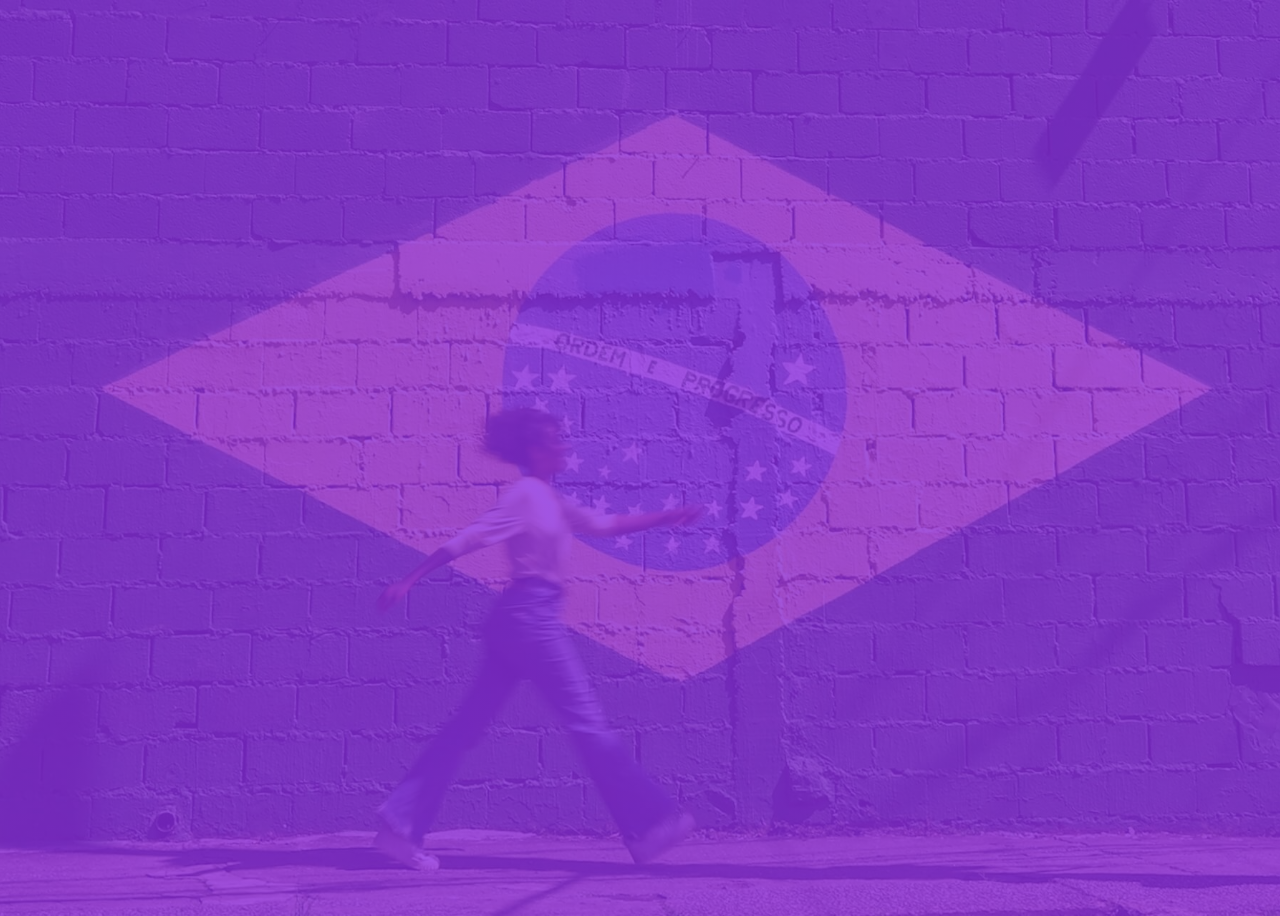
==== atletico.html @ 0f3089a2 "html do atlético adicionado" ====
<!DOCTYPE html>
<html lang="pt-br">
<head>
    <meta charset="UTF-8">
    <meta http-equiv="X-UA-Compatible" content="IE=edge">
    <meta name="viewport" content="width=device-width, initial-scale=1.0">
    <link href="https://cdn.jsdelivr.net/npm/bootstrap@5.0.2/dist/css/bootstrap.min.css" rel="stylesheet" integrity="sha384-EVSTQN3/azprG1Anm3QDgpJLIm9Nao0Yz1ztcQTwFspd3yD65VohhpuuCOmLASjC" crossorigin="anonymous">
    <link rel="stylesheet" href="css/style.css">

    
    <link rel="shortcut icon" href="img/LOGO2.png" type="image/x-icon">
    <title>Maior do Brasil</title>
</head>
<body>
    
</body>
</html>
---- css/style.css ----
@import url('https://fonts.googleapis.com/css2?family=Titan+One&display=swap');
   
@import url('https://fonts.googleapis.com/css2?family=Creepster&display=swap');



h4{
  color: white;
  font-weight: 400;
  letter-spacing: 0.125rem;
  margin-top: 1.5rem;
}

th{
  color: #c04fe9;
}

body{
background: linear-gradient(rgba(138, 43, 226, 0.8), rgba(138, 43, 226, 0.8)), url('../img/brasil.jpg');
background-repeat: no-repeat;
background-size: cover;
background-position: center;  
height: 100vh;
} 

#ranking{
/* background: linear-gradient(rgba(138, 43, 226, 0.8), rgba(138, 43, 226, 0.8)); */
background: linear-gradient(rgba(138, 43, 226, 0.8), rgba(138, 43, 226, 0.8)), url('../img/brasil.jpg');
}

h1{
background-image: linear-gradient(to right, #2a112a , #c04fe9) ;
font-family: "Creepster";
font-size: 2.5rem;
font-weight: 300;
letter-spacing: 0.12rem;

}

h1>a{
text-decoration: none;
color: #4be60ec0;
transition: all 0.3s;
}

h1>a:hover{
color: #4be60eea;
}

.cor-1{
color:#4be60eea;
font-size: 0.85rem;
font-weight: 500;
letter-spacing: 0.09rem;
text-transform: uppercase;
}

.small{
font-size: 0.75rem;
color: #c3d13e;
}

.cor {
color: #dfc51c  !important; /*#4be60eea*/
}

.cor-2{
color: rgba(228, 18, 77, 0.923);
font-size: 0.85rem;
font-weight: 500;
letter-spacing: 0.09rem;
text-transform: uppercase;
}



.tab_1 td:nth-child(2){
color: #4be60eea;
}

.logo{
width: 4.375rem;
}

.mar_sup{
margin-top: 2.8125rem;
}

.alerta{
padding: 15px 5px 1px 15px;
/* border-radius: 5px; */
}


@media (min-width: 772px){
.principal{
  width: 55vw;
}

img.logo{
  margin-right: 30px;
}
}

@media (max-width: 570px){
h1 img{
  display: none;
}
}
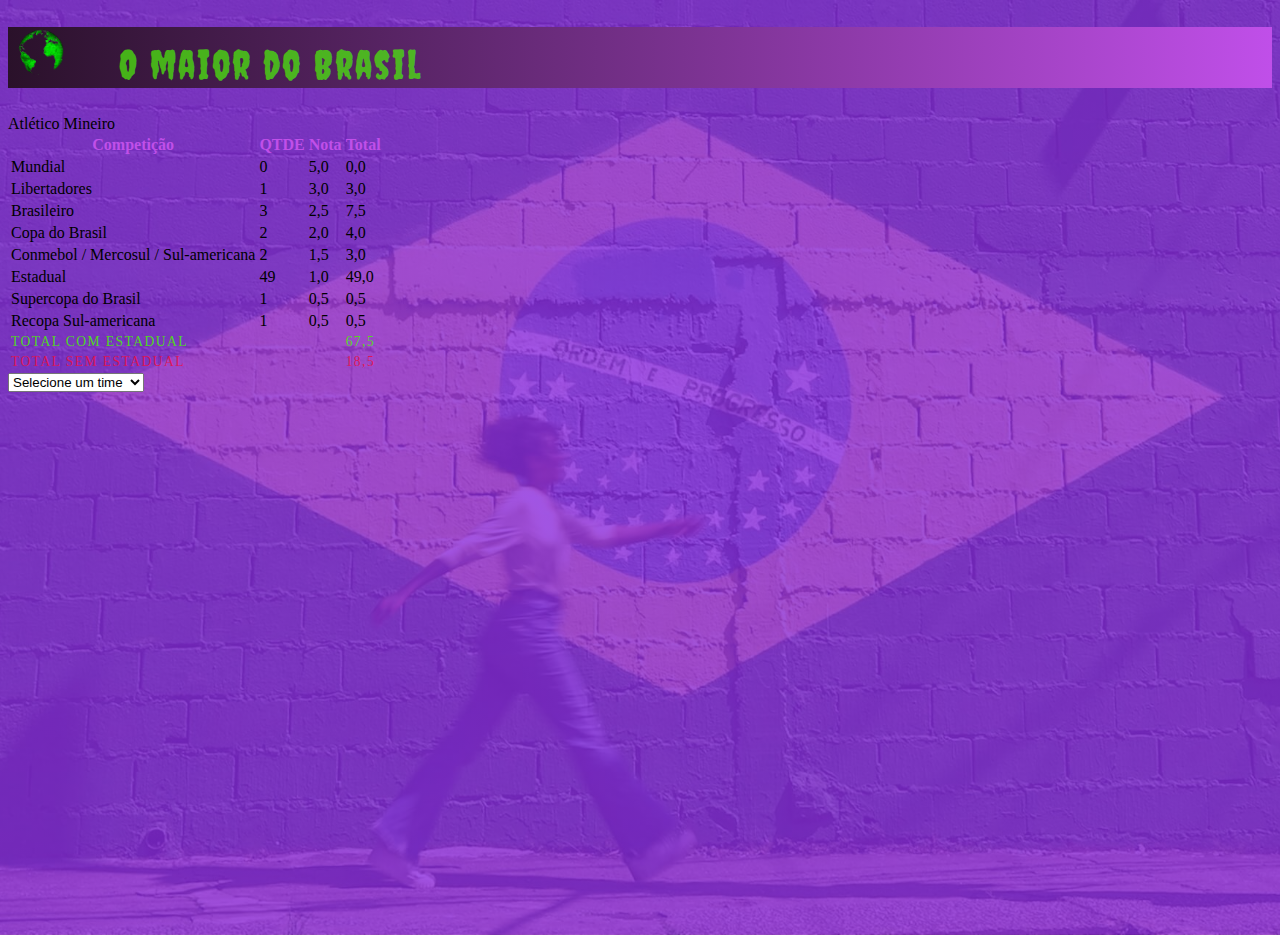
==== commit 703d9044: "Adicionado conteudo do time atletico mineiro" ====
--- a/atletico.html
+++ b/atletico.html
@@ -12,6 +12,159 @@
     <title>Maior do Brasil</title>
 </head>
 <body>
+
+    
+    <h1 class=" p-4 text-center  mx-0"><a href="index.html"> <img src="img/globo.gif" class="logo"> O maior do Brasil</a></h1>
+
+    <div class="container-fluid principal">
+        <div class="row">
+            <div class="col">
+    
+    <!-- Tabela Final -->
+    <div class="display-5 text-light mt-4">Atlético Mineiro</div>
+    <div class="table-responsive rounded ">
+        <table class="table table-dark">
+            <thead>
+                <tr>
+                    <th scope="col">Competição</th>
+                    <th scope="col">QTDE</th>
+                    <th scope="col">Nota</th>
+                    <th scope="col">Total</th>
+                </tr>
+            </thead>
+            <tbody>
+                <tr class="">
+                    <td scope="row">Mundial</td>
+                    <td>0</td>  
+                    <td>5,0</td>  
+                    <td>0,0</td>  
+                </tr>
+                <tr class="">
+                    <td scope="row">Libertadores</td>
+                    <td>1</td>
+                    <td>3,0</td>
+                    <td>3,0</td>
+                </tr>
+                <tr class="">
+                    <td scope="row">Brasileiro</td>
+                    <td>3</td>
+                    <td>2,5</td>
+                    <td>7,5</td>
+                </tr>
+                <tr class="">
+                    <td scope="row">Copa do Brasil</td>
+                    <td>2</td>
+                    <td>2,0</td>
+                    <td>4,0</td>
+                </tr>
+                <tr class="">
+                    <td scope="row">Conmebol / Mercosul / Sul-americana</td>
+                    <td>2</td>
+                    <td>1,5</td>
+                    <td>3,0</td>
+                </tr>
+                <tr class="">
+                    <td scope="row">Estadual</td>
+                    <td>49</td>
+                    <td>1,0</td>
+                    <td>49,0</td>
+                </tr>
+                <tr class="">
+                    <td scope="row">Supercopa do Brasil</td>
+                    <td>1</td>
+                    <td>0,5</td>
+                    <td>0,5</td>
+                </tr>
+                <tr class="">
+                    <td scope="row">Recopa Sul-americana</td>
+                    <td>1</td>
+                    <td>0,5</td>
+                    <td>0,5</td>
+                </tr>
+
+                <tr class="cor-1" title="Comparação com times do mesmo Estado">
+                    <td scope="row" >Total com Estadual</td>
+                    <td></td>
+                    <td></td>
+                    <td>67,5</td>
+                </tr>
+
+                <tr class="cor-2 h6" title="Comparação com times de outro Estado">
+                    <td scope="row">Total sem Estadual</td>
+                    <td></td>
+                    <td></td>
+                    <td>18,5</td>
+                </tr>
+                
+                
+            </tbody>
+        </table>
+   </div>
+
+ 
+               
+            </div>
+        </div>
+
+        <div class="row">
+            <div class="col">
+                <div class="mb-3">
+                    <!-- <label for="" class="form-label">City</label> -->
+                    <select class="form-select form-select-lg" id="pageSelect" onchange="redirect()">
+                        <option value="" class="fw-bold">Selecione um time</option>
+                        <option value="palmeiras.html">Palmeiras</option>
+                        <option value="corinthians.html">Corinthians</option>
+                        <option value="santos.html">Santos</option>
+                        <option value="saopaulo.html">São Paulo</option>
+                        <option value="cruzeiro.html">Cruzeiro</option>
+                        <option value="atletico.html">Atlético Mineiro</option>
+                        <option value="flamengo.html">Flamengo</option>
+                        <option value="vasco.html">Vasco</option>
+                        <option value="fluminense.html">Fluminense</option>
+                        <option value="botafogo.html">Botafogo</option>
+                        <option value="internacional.html">Internacional</option>
+                        <option value="gremio.html">Grêmio</option>
+                        <option value="ranking.html" class="fw-bold">Ranking dos Times</option>
+                    </select>
+                </div>
+            </div>
+        </div>
+     
+        
+    
+
+    
+
+
+
+
+
+
+    </div>
+
+   
+
+     
+   
+
+
+
+
+
+    <script>
+        function redirect() {
+          var select = document.getElementById("pageSelect");
+          var selectedOption = select.options[select.selectedIndex].value;
+          if (selectedOption !== "") {
+            window.location.href = selectedOption;
+          }
+        }
+
+        
+    </script>
+ 
+
+    <script src="https://cdn.jsdelivr.net/npm/bootstrap@5.0.2/dist/js/bootstrap.bundle.min.js" integrity="sha384-MrcW6ZMFYlzcLA8Nl+NtUVF0sA7MsXsP1UyJoMp4YLEuNSfAP+JcXn/tWtIaxVXM" crossorigin="anonymous"></script>
     
 </body>
 </html>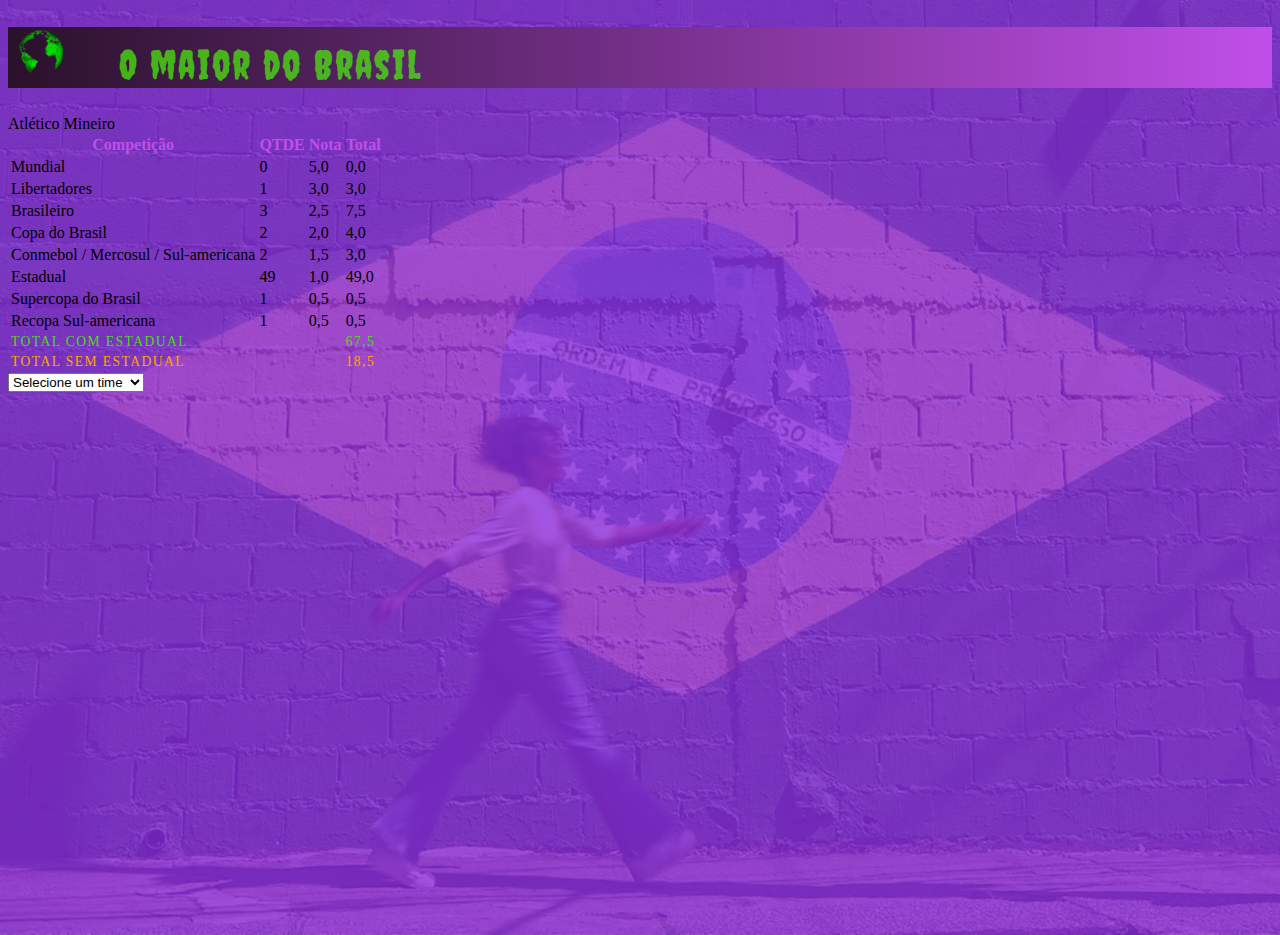
==== commit 7aab8c0d: "modificado tabulação dos times" ====
--- a/atletico.html
+++ b/atletico.html
@@ -1,108 +1,112 @@
 <!DOCTYPE html>
 <html lang="pt-br">
+
 <head>
     <meta charset="UTF-8">
     <meta http-equiv="X-UA-Compatible" content="IE=edge">
     <meta name="viewport" content="width=device-width, initial-scale=1.0">
-    <link href="https://cdn.jsdelivr.net/npm/bootstrap@5.0.2/dist/css/bootstrap.min.css" rel="stylesheet" integrity="sha384-EVSTQN3/azprG1Anm3QDgpJLIm9Nao0Yz1ztcQTwFspd3yD65VohhpuuCOmLASjC" crossorigin="anonymous">
+    <link href="https://cdn.jsdelivr.net/npm/bootstrap@5.0.2/dist/css/bootstrap.min.css" rel="stylesheet"
+        integrity="sha384-EVSTQN3/azprG1Anm3QDgpJLIm9Nao0Yz1ztcQTwFspd3yD65VohhpuuCOmLASjC" crossorigin="anonymous">
     <link rel="stylesheet" href="css/style.css">
 
-    
+
     <link rel="shortcut icon" href="img/LOGO2.png" type="image/x-icon">
     <title>Maior do Brasil</title>
 </head>
+
 <body>
 
-    
-    <h1 class=" p-4 text-center  mx-0"><a href="index.html"> <img src="img/globo.gif" class="logo"> O maior do Brasil</a></h1>
+
+    <h1 class=" p-4 text-center  mx-0"><a href="index.html"> <img src="img/globo.gif" class="logo"> O maior do
+            Brasil</a></h1>
 
     <div class="container-fluid principal">
         <div class="row">
             <div class="col">
-    
-    <!-- Tabela Final -->
-    <div class="display-5 text-light mt-4">Atlético Mineiro</div>
-    <div class="table-responsive rounded ">
-        <table class="table table-dark">
-            <thead>
-                <tr>
-                    <th scope="col">Competição</th>
-                    <th scope="col">QTDE</th>
-                    <th scope="col">Nota</th>
-                    <th scope="col">Total</th>
-                </tr>
-            </thead>
-            <tbody>
-                <tr class="">
-                    <td scope="row">Mundial</td>
-                    <td>0</td>  
-                    <td>5,0</td>  
-                    <td>0,0</td>  
-                </tr>
-                <tr class="">
-                    <td scope="row">Libertadores</td>
-                    <td>1</td>
-                    <td>3,0</td>
-                    <td>3,0</td>
-                </tr>
-                <tr class="">
-                    <td scope="row">Brasileiro</td>
-                    <td>3</td>
-                    <td>2,5</td>
-                    <td>7,5</td>
-                </tr>
-                <tr class="">
-                    <td scope="row">Copa do Brasil</td>
-                    <td>2</td>
-                    <td>2,0</td>
-                    <td>4,0</td>
-                </tr>
-                <tr class="">
-                    <td scope="row">Conmebol / Mercosul / Sul-americana</td>
-                    <td>2</td>
-                    <td>1,5</td>
-                    <td>3,0</td>
-                </tr>
-                <tr class="">
-                    <td scope="row">Estadual</td>
-                    <td>49</td>
-                    <td>1,0</td>
-                    <td>49,0</td>
-                </tr>
-                <tr class="">
-                    <td scope="row">Supercopa do Brasil</td>
-                    <td>1</td>
-                    <td>0,5</td>
-                    <td>0,5</td>
-                </tr>
-                <tr class="">
-                    <td scope="row">Recopa Sul-americana</td>
-                    <td>1</td>
-                    <td>0,5</td>
-                    <td>0,5</td>
-                </tr>
 
-                <tr class="cor-1" title="Comparação com times do mesmo Estado">
-                    <td scope="row" >Total com Estadual</td>
-                    <td></td>
-                    <td></td>
-                    <td>67,5</td>
-                </tr>
+                <!-- Tabela Final -->
+                <div class="display-5 text-light mt-4">Atlético Mineiro</div>
+                <div class="table-responsive rounded ">
+                    <table class="table table-dark">
+                        <thead>
+                            <tr>
+                                <th scope="col">Competição</th>
+                                <th scope="col">QTDE</th>
+                                <th scope="col">Nota</th>
+                                <th scope="col">Total</th>
+                            </tr>
+                        </thead>
+                        <tbody>
+                            <tr class="">
+                                <td scope="row">Mundial</td>
+                                <td>0</td>
+                                <td>5,0</td>
+                                <td>0,0</td>
+                            </tr>
+                            <tr class="">
+                                <td scope="row">Libertadores</td>
+                                <td>1</td>
+                                <td>3,0</td>
+                                <td>3,0</td>
+                            </tr>
+                            <tr class="">
+                                <td scope="row">Brasileiro</td>
+                                <td>3</td>
+                                <td>2,5</td>
+                                <td>7,5</td>
+                            </tr>
+                            <tr class="">
+                                <td scope="row">Copa do Brasil</td>
+                                <td>2</td>
+                                <td>2,0</td>
+                                <td>4,0</td>
+                            </tr>
+                            <tr class="">
+                                <td scope="row">Conmebol / Mercosul / Sul-americana</td>
+                                <td>2</td>
+                                <td>1,5</td>
+                                <td>3,0</td>
+                            </tr>
+                            <tr class="">
+                                <td scope="row">Estadual</td>
+                                <td>49</td>
+                                <td>1,0</td>
+                                <td>49,0</td>
+                            </tr>
+                            <tr class="">
+                                <td scope="row">Supercopa do Brasil</td>
+                                <td>1</td>
+                                <td>0,5</td>
+                                <td>0,5</td>
+                            </tr>
+                            <tr class="">
+                                <td scope="row">Recopa Sul-americana</td>
+                                <td>1</td>
+                                <td>0,5</td>
+                                <td>0,5</td>
+                            </tr>
 
-                <tr class="cor-2 h6" title="Comparação com times de outro Estado">
-                    <td scope="row">Total sem Estadual</td>
-                    <td></td>
-                    <td></td>
-                    <td>18,5</td>
-                </tr>
-                
-                
-            </tbody>
-        </table>
-   </div>
+                            <tr class="cor-1" title="Comparação com times do mesmo Estado">
+                                <td scope="row">Total com Estadual</td>
+                                <td></td>
+                                <td></td>
+                                <td>67,5</td>
+                            </tr>
 
- 
-               
+                            <tr class="cor-2 h6" title="Comparação com times de outro Estado">
+                                <td scope="row">Total sem Estadual</td>
+                                <td></td>
+                                <td></td>
+                                <td>18,5</td>
+                            </tr>
+
+
+                        </tbody>
+                    </table>
+                </div>
+
+
+
             </div>
         </div>
 
@@ -129,23 +133,8 @@
                 </div>
             </div>
         </div>
-     
-        
-    
-
-    
-
-
-
-
-
 
     </div>
-
-   
-
-     
-   
 
 
 
@@ -153,18 +142,21 @@
 
     <script>
         function redirect() {
-          var select = document.getElementById("pageSelect");
-          var selectedOption = select.options[select.selectedIndex].value;
-          if (selectedOption !== "") {
-            window.location.href = selectedOption;
-          }
+            var select = document.getElementById("pageSelect");
+            var selectedOption = select.options[select.selectedIndex].value;
+            if (selectedOption !== "") {
+                window.location.href = selectedOption;
+            }
         }
 
-        
+
     </script>
- 
 
-    <script src="https://cdn.jsdelivr.net/npm/bootstrap@5.0.2/dist/js/bootstrap.bundle.min.js" integrity="sha384-MrcW6ZMFYlzcLA8Nl+NtUVF0sA7MsXsP1UyJoMp4YLEuNSfAP+JcXn/tWtIaxVXM" crossorigin="anonymous"></script>
-    
+
+    <script src="https://cdn.jsdelivr.net/npm/bootstrap@5.0.2/dist/js/bootstrap.bundle.min.js"
+        integrity="sha384-MrcW6ZMFYlzcLA8Nl+NtUVF0sA7MsXsP1UyJoMp4YLEuNSfAP+JcXn/tWtIaxVXM"
+        crossorigin="anonymous"></script>
+
 </body>
+
 </html>--- a/css/style.css
+++ b/css/style.css
@@ -66,7 +66,7 @@
 }
 
 .cor-2{
-color: rgba(228, 18, 77, 0.923);
+color: orange;
 font-size: 0.85rem;
 font-weight: 500;
 letter-spacing: 0.09rem;
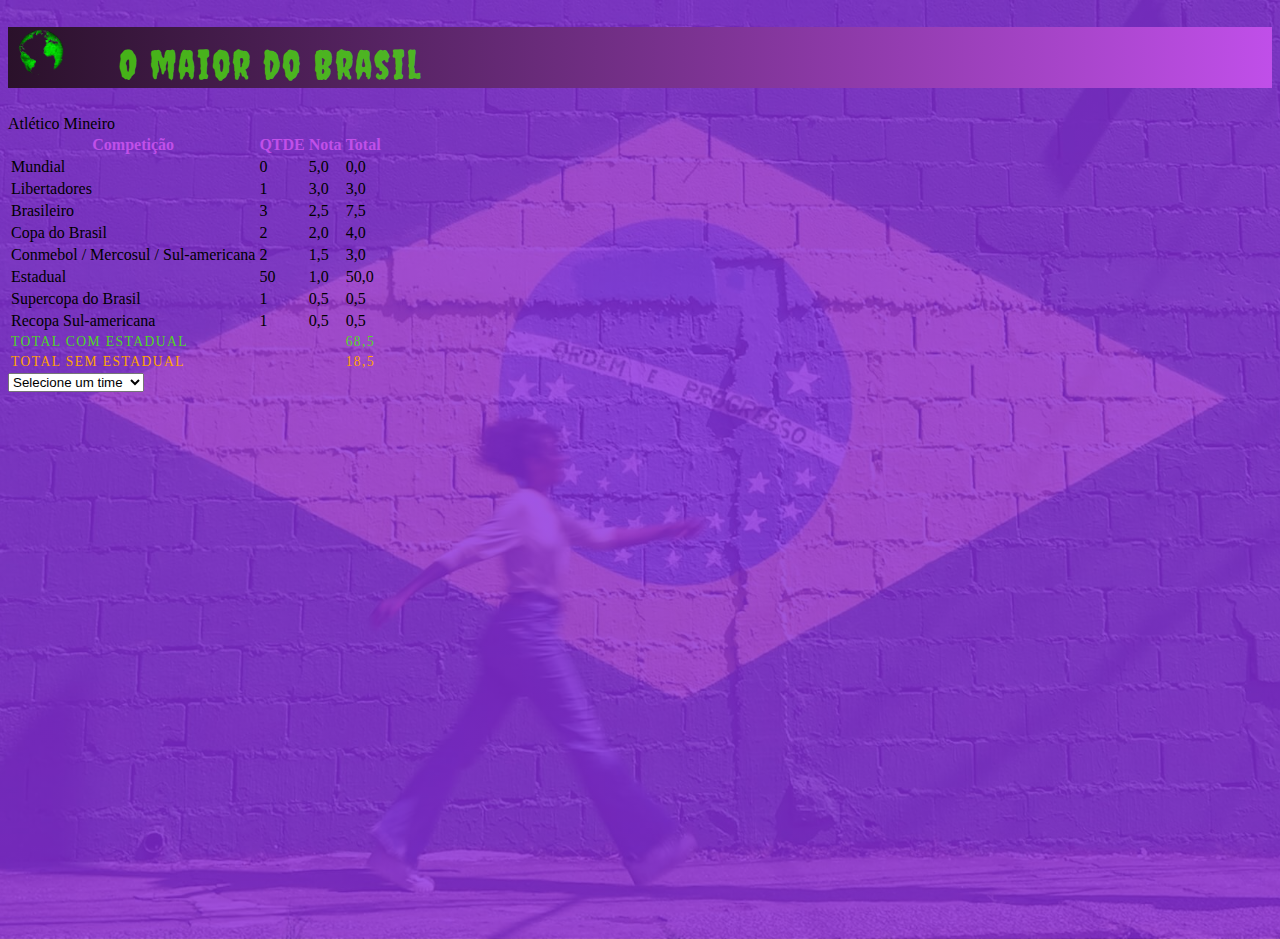
==== commit b6188adf: "modificado time atletico mineiro e ranking" ====
--- a/atletico.html
+++ b/atletico.html
@@ -69,9 +69,9 @@
                             </tr>
                             <tr class="">
                                 <td scope="row">Estadual</td>
-                                <td>49</td>
+                                <td>50</td>
                                 <td>1,0</td>
-                                <td>49,0</td>
+                                <td>50,0</td>
                             </tr>
                             <tr class="">
                                 <td scope="row">Supercopa do Brasil</td>
@@ -90,7 +90,7 @@
                                 <td scope="row">Total com Estadual</td>
                                 <td></td>
                                 <td></td>
-                                <td>67,5</td>
+                                <td>68,5</td>
                             </tr>
 
                             <tr class="cor-2 h6" title="Comparação com times de outro Estado">
--- a/css/style.css
+++ b/css/style.css
@@ -21,7 +21,9 @@
 background-repeat: no-repeat;
 background-size: cover;
 background-position: center;  
-height: 100vh;
+/* height: 100dvh; */
+height: calc(100vh + 4px);
+overflow: auto;
 } 
 
 #ranking{
